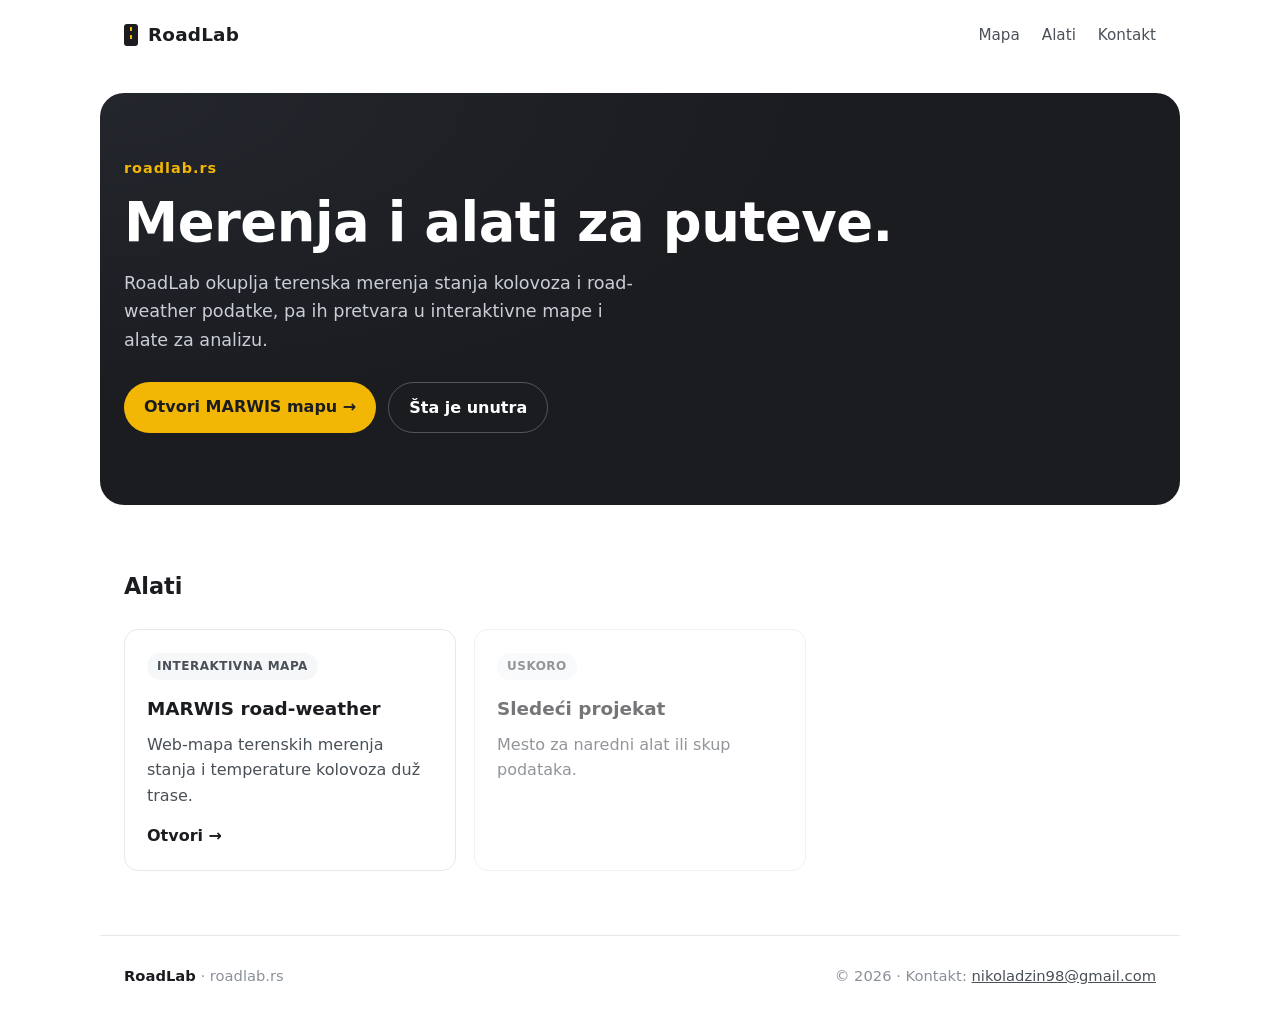
==== index.html @ 0fbc668d "RoadLab homepage: starter landing (static) Plain HTML/CSS landing for roadlab.rs with a MARWIS webma" ====
<!doctype html>
<html lang="sr">
<head>
  <meta charset="utf-8">
  <meta name="viewport" content="width=device-width, initial-scale=1">
  <title>RoadLab — merenja i alati za puteve</title>
  <meta name="description" content="RoadLab — laboratorija za puteve: merenja stanja kolovoza, road-weather podaci i interaktivne mape.">
  <link rel="icon" href="data:image/svg+xml,%3Csvg xmlns='http://www.w3.org/2000/svg' viewBox='0 0 32 32'%3E%3Crect width='32' height='32' rx='6' fill='%231a1c20'/%3E%3Cpath d='M11 4h10l-2 24h-6z' fill='%23262a30'/%3E%3Cpath d='M16 6v3M16 13v3M16 20v3' stroke='%23f2b705' stroke-width='2' stroke-linecap='round'/%3E%3C/svg%3E">
  <link rel="stylesheet" href="style.css">
</head>
<body>

  <!-- ====== EDIT ME: naziv/brend u zaglavlju ====== -->
  <header class="site-header">
    <a class="brand" href="/">
      <span class="brand-mark" aria-hidden="true"></span>
      RoadLab
    </a>
    <nav class="site-nav">
      <a href="/marwis/">Mapa</a>
      <a href="#alati">Alati</a>
      <a href="#kontakt">Kontakt</a>
    </nav>
  </header>

  <main>
    <!-- ====== EDIT ME: hero poruka ====== -->
    <section class="hero">
      <p class="eyebrow">roadlab.rs</p>
      <h1>Merenja i alati za puteve.</h1>
      <p class="lead">
        RoadLab okuplja terenska merenja stanja kolovoza i road-weather podatke,
        pa ih pretvara u interaktivne mape i alate za analizu.
      </p>
      <div class="cta-row">
        <a class="btn btn-primary" href="/marwis/">Otvori MARWIS mapu →</a>
        <a class="btn btn-ghost" href="#alati">Šta je unutra</a>
      </div>
    </section>

    <!-- ====== EDIT ME: kartice alata/projekata ====== -->
    <section id="alati" class="tools">
      <h2>Alati</h2>
      <div class="cards">

        <a class="card" href="/marwis/">
          <span class="card-tag">Interaktivna mapa</span>
          <h3>MARWIS road-weather</h3>
          <p>Web-mapa terenskih merenja stanja i temperature kolovoza duž trase.</p>
          <span class="card-link">Otvori →</span>
        </a>

        <!-- Duplraj ovu karticu za nove alate/projekte -->
        <div class="card card-soon">
          <span class="card-tag">Uskoro</span>
          <h3>Sledeći projekat</h3>
          <p>Mesto za naredni alat ili skup podataka.</p>
        </div>

      </div>
    </section>
  </main>

  <!-- ====== EDIT ME: podnožje/kontakt ====== -->
  <footer id="kontakt" class="site-footer">
    <div>
      <strong>RoadLab</strong>
      <span class="muted">· roadlab.rs</span>
    </div>
    <div class="muted">© <span id="year">2026</span> · Kontakt: <a href="mailto:nikoladzin98@gmail.com">nikoladzin98@gmail.com</a></div>
  </footer>

  <script>document.getElementById('year').textContent = new Date().getFullYear();</script>
</body>
</html>
---- style.css ----
/* RoadLab — starter styles. Plain CSS, no build step. Edit freely. */
:root {
  --ink: #1a1c20;
  --ink-soft: #4a5058;
  --muted: #8a9099;
  --line: #e6e8ec;
  --bg: #ffffff;
  --bg-soft: #f6f7f9;
  --accent: #f2b705;        /* road-marking amber */
  --accent-ink: #1a1c20;
  --asphalt: #1a1c20;
  --radius: 14px;
  --wrap: 1080px;
}

* { box-sizing: border-box; }
html { scroll-behavior: smooth; }
body {
  margin: 0;
  font-family: system-ui, -apple-system, "Segoe UI", Roboto, Arial, sans-serif;
  color: var(--ink);
  background: var(--bg);
  line-height: 1.6;
  -webkit-font-smoothing: antialiased;
}
a { color: inherit; }

/* Header */
.site-header {
  max-width: var(--wrap);
  margin: 0 auto;
  padding: 20px 24px;
  display: flex;
  align-items: center;
  justify-content: space-between;
  gap: 16px;
}
.brand {
  display: inline-flex;
  align-items: center;
  gap: 10px;
  font-weight: 700;
  font-size: 1.15rem;
  letter-spacing: .2px;
  text-decoration: none;
}
.brand-mark {
  width: 14px; height: 22px;
  border-radius: 3px;
  background: var(--asphalt);
  position: relative;
  display: inline-block;
}
.brand-mark::after {
  content: "";
  position: absolute; left: 50%; top: 3px; bottom: 3px;
  width: 2px; transform: translateX(-50%);
  background: repeating-linear-gradient(var(--accent) 0 4px, transparent 4px 8px);
}
.site-nav { display: flex; gap: 22px; font-size: .95rem; }
.site-nav a { color: var(--ink-soft); text-decoration: none; }
.site-nav a:hover { color: var(--ink); }

/* Hero */
.hero {
  max-width: var(--wrap);
  margin: 24px auto 0;
  padding: 64px 24px 72px;
  background: radial-gradient(120% 140% at 0% 0%, #23262c 0%, var(--asphalt) 55%);
  color: #fff;
  border-radius: 24px;
}
.eyebrow {
  margin: 0 0 14px;
  text-transform: lowercase;
  letter-spacing: 1px;
  color: var(--accent);
  font-weight: 600;
  font-size: .9rem;
}
.hero h1 {
  margin: 0 0 16px;
  font-size: clamp(2rem, 5vw, 3.4rem);
  line-height: 1.08;
  letter-spacing: -.5px;
}
.lead {
  margin: 0 0 28px;
  max-width: 46ch;
  color: #c9ced6;
  font-size: 1.1rem;
}
.cta-row { display: flex; flex-wrap: wrap; gap: 12px; }
.btn {
  display: inline-block;
  padding: 12px 20px;
  border-radius: 999px;
  font-weight: 600;
  text-decoration: none;
  transition: transform .08s ease, background .15s ease;
}
.btn:active { transform: translateY(1px); }
.btn-primary { background: var(--accent); color: var(--accent-ink); }
.btn-primary:hover { background: #ffc721; }
.btn-ghost { border: 1px solid rgba(255,255,255,.25); color: #fff; }
.btn-ghost:hover { border-color: rgba(255,255,255,.55); }

/* Tools */
.tools { max-width: var(--wrap); margin: 0 auto; padding: 64px 24px; }
.tools h2 { font-size: 1.4rem; margin: 0 0 24px; }
.cards {
  display: grid;
  grid-template-columns: repeat(auto-fill, minmax(260px, 1fr));
  gap: 18px;
}
.card {
  display: block;
  padding: 22px;
  border: 1px solid var(--line);
  border-radius: var(--radius);
  background: var(--bg);
  text-decoration: none;
  transition: border-color .15s ease, box-shadow .15s ease, transform .08s ease;
}
.card:hover { border-color: #d3d7dd; box-shadow: 0 8px 30px rgba(20,24,30,.07); transform: translateY(-2px); }
.card-tag {
  display: inline-block;
  font-size: .75rem;
  font-weight: 600;
  text-transform: uppercase;
  letter-spacing: .5px;
  color: var(--ink-soft);
  background: var(--bg-soft);
  padding: 4px 10px;
  border-radius: 999px;
}
.card h3 { margin: 14px 0 8px; font-size: 1.15rem; }
.card p { margin: 0 0 14px; color: var(--ink-soft); }
.card-link { font-weight: 600; color: var(--ink); }
.card-soon { opacity: .6; }
.card-soon:hover { transform: none; box-shadow: none; border-color: var(--line); }

/* Footer */
.site-footer {
  max-width: var(--wrap);
  margin: 0 auto;
  padding: 28px 24px 48px;
  border-top: 1px solid var(--line);
  display: flex;
  flex-wrap: wrap;
  gap: 10px;
  justify-content: space-between;
  align-items: center;
  font-size: .92rem;
}
.muted { color: var(--muted); }
.site-footer a { color: var(--ink-soft); }

@media (max-width: 640px) {
  .site-nav { display: none; }
  .hero { padding: 48px 20px 52px; border-radius: 18px; }
}
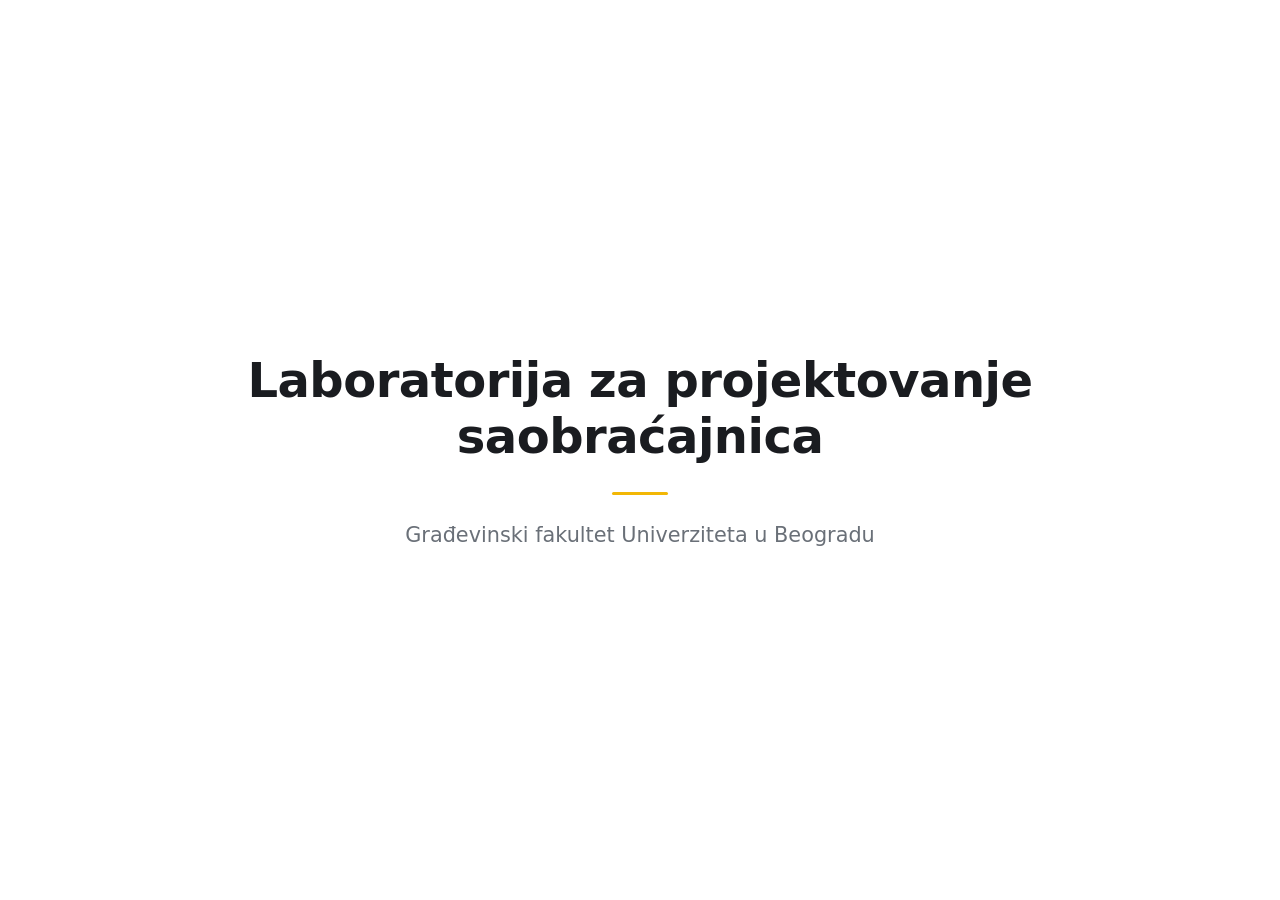
==== commit b6c7fc28: "Minimal landing: lab name + faculty, nothing else Co-Authored-By: Claude Opus 4.8 <noreply@anthropic" ====
--- a/index.html
+++ b/index.html
@@ -3,73 +3,16 @@
 <head>
   <meta charset="utf-8">
   <meta name="viewport" content="width=device-width, initial-scale=1">
-  <title>RoadLab — merenja i alati za puteve</title>
-  <meta name="description" content="RoadLab — laboratorija za puteve: merenja stanja kolovoza, road-weather podaci i interaktivne mape.">
-  <link rel="icon" href="data:image/svg+xml,%3Csvg xmlns='http://www.w3.org/2000/svg' viewBox='0 0 32 32'%3E%3Crect width='32' height='32' rx='6' fill='%231a1c20'/%3E%3Cpath d='M11 4h10l-2 24h-6z' fill='%23262a30'/%3E%3Cpath d='M16 6v3M16 13v3M16 20v3' stroke='%23f2b705' stroke-width='2' stroke-linecap='round'/%3E%3C/svg%3E">
+  <title>Laboratorija za projektovanje saobraćajnica</title>
+  <meta name="description" content="Laboratorija za projektovanje saobraćajnica — Građevinski fakultet Univerziteta u Beogradu.">
+  <link rel="icon" href="data:image/svg+xml,%3Csvg xmlns='http://www.w3.org/2000/svg' viewBox='0 0 32 32'%3E%3Crect width='32' height='32' rx='6' fill='%231a1c20'/%3E%3Cpath d='M16 6v3M16 13v3M16 20v3' stroke='%23f2b705' stroke-width='2' stroke-linecap='round'/%3E%3C/svg%3E">
   <link rel="stylesheet" href="style.css">
 </head>
 <body>
-
-  <!-- ====== EDIT ME: naziv/brend u zaglavlju ====== -->
-  <header class="site-header">
-    <a class="brand" href="/">
-      <span class="brand-mark" aria-hidden="true"></span>
-      RoadLab
-    </a>
-    <nav class="site-nav">
-      <a href="/marwis/">Mapa</a>
-      <a href="#alati">Alati</a>
-      <a href="#kontakt">Kontakt</a>
-    </nav>
-  </header>
-
-  <main>
-    <!-- ====== EDIT ME: hero poruka ====== -->
-    <section class="hero">
-      <p class="eyebrow">roadlab.rs</p>
-      <h1>Merenja i alati za puteve.</h1>
-      <p class="lead">
-        RoadLab okuplja terenska merenja stanja kolovoza i road-weather podatke,
-        pa ih pretvara u interaktivne mape i alate za analizu.
-      </p>
-      <div class="cta-row">
-        <a class="btn btn-primary" href="/marwis/">Otvori MARWIS mapu →</a>
-        <a class="btn btn-ghost" href="#alati">Šta je unutra</a>
-      </div>
-    </section>
-
-    <!-- ====== EDIT ME: kartice alata/projekata ====== -->
-    <section id="alati" class="tools">
-      <h2>Alati</h2>
-      <div class="cards">
-
-        <a class="card" href="/marwis/">
-          <span class="card-tag">Interaktivna mapa</span>
-          <h3>MARWIS road-weather</h3>
-          <p>Web-mapa terenskih merenja stanja i temperature kolovoza duž trase.</p>
-          <span class="card-link">Otvori →</span>
-        </a>
-
-        <!-- Duplraj ovu karticu za nove alate/projekte -->
-        <div class="card card-soon">
-          <span class="card-tag">Uskoro</span>
-          <h3>Sledeći projekat</h3>
-          <p>Mesto za naredni alat ili skup podataka.</p>
-        </div>
-
-      </div>
-    </section>
+  <main class="wrap">
+    <h1>Laboratorija za projektovanje saobraćajnica</h1>
+    <span class="rule" aria-hidden="true"></span>
+    <p class="sub">Građevinski fakultet Univerziteta u Beogradu</p>
   </main>
-
-  <!-- ====== EDIT ME: podnožje/kontakt ====== -->
-  <footer id="kontakt" class="site-footer">
-    <div>
-      <strong>RoadLab</strong>
-      <span class="muted">· roadlab.rs</span>
-    </div>
-    <div class="muted">© <span id="year">2026</span> · Kontakt: <a href="mailto:nikoladzin98@gmail.com">nikoladzin98@gmail.com</a></div>
-  </footer>
-
-  <script>document.getElementById('year').textContent = new Date().getFullYear();</script>
 </body>
 </html>
--- a/style.css
+++ b/style.css
@@ -1,162 +1,39 @@
-/* RoadLab — starter styles. Plain CSS, no build step. Edit freely. */
-:root {
-  --ink: #1a1c20;
-  --ink-soft: #4a5058;
-  --muted: #8a9099;
-  --line: #e6e8ec;
-  --bg: #ffffff;
-  --bg-soft: #f6f7f9;
-  --accent: #f2b705;        /* road-marking amber */
-  --accent-ink: #1a1c20;
-  --asphalt: #1a1c20;
-  --radius: 14px;
-  --wrap: 1080px;
+/* RoadLab — minimal centered landing. Plain CSS, no build step. */
+* { box-sizing: border-box; }
+html, body { height: 100%; margin: 0; }
+
+body {
+  font-family: system-ui, -apple-system, "Segoe UI", Roboto, Arial, sans-serif;
+  color: #1a1c20;
+  background: #ffffff;
+  display: grid;
+  place-items: center;
+  padding: 24px;
+  text-align: center;
+  -webkit-font-smoothing: antialiased;
 }
 
-* { box-sizing: border-box; }
-html { scroll-behavior: smooth; }
-body {
+.wrap { max-width: 820px; }
+
+h1 {
   margin: 0;
-  font-family: system-ui, -apple-system, "Segoe UI", Roboto, Arial, sans-serif;
-  color: var(--ink);
-  background: var(--bg);
-  line-height: 1.6;
-  -webkit-font-smoothing: antialiased;
+  font-size: clamp(1.7rem, 5vw, 3rem);
+  font-weight: 700;
+  letter-spacing: -.5px;
+  line-height: 1.15;
 }
-a { color: inherit; }
 
-/* Header */
-.site-header {
-  max-width: var(--wrap);
-  margin: 0 auto;
-  padding: 20px 24px;
-  display: flex;
-  align-items: center;
-  justify-content: space-between;
-  gap: 16px;
+.rule {
+  display: block;
+  width: 56px;
+  height: 3px;
+  margin: 28px auto;
+  border-radius: 2px;
+  background: #f2b705;        /* road-marking amber */
 }
-.brand {
-  display: inline-flex;
-  align-items: center;
-  gap: 10px;
-  font-weight: 700;
-  font-size: 1.15rem;
-  letter-spacing: .2px;
-  text-decoration: none;
+
+.sub {
+  margin: 0;
+  font-size: clamp(1rem, 2.5vw, 1.3rem);
+  color: #6a7078;
 }
-.brand-mark {
-  width: 14px; height: 22px;
-  border-radius: 3px;
-  background: var(--asphalt);
-  position: relative;
-  display: inline-block;
-}
-.brand-mark::after {
-  content: "";
-  position: absolute; left: 50%; top: 3px; bottom: 3px;
-  width: 2px; transform: translateX(-50%);
-  background: repeating-linear-gradient(var(--accent) 0 4px, transparent 4px 8px);
-}
-.site-nav { display: flex; gap: 22px; font-size: .95rem; }
-.site-nav a { color: var(--ink-soft); text-decoration: none; }
-.site-nav a:hover { color: var(--ink); }
-
-/* Hero */
-.hero {
-  max-width: var(--wrap);
-  margin: 24px auto 0;
-  padding: 64px 24px 72px;
-  background: radial-gradient(120% 140% at 0% 0%, #23262c 0%, var(--asphalt) 55%);
-  color: #fff;
-  border-radius: 24px;
-}
-.eyebrow {
-  margin: 0 0 14px;
-  text-transform: lowercase;
-  letter-spacing: 1px;
-  color: var(--accent);
-  font-weight: 600;
-  font-size: .9rem;
-}
-.hero h1 {
-  margin: 0 0 16px;
-  font-size: clamp(2rem, 5vw, 3.4rem);
-  line-height: 1.08;
-  letter-spacing: -.5px;
-}
-.lead {
-  margin: 0 0 28px;
-  max-width: 46ch;
-  color: #c9ced6;
-  font-size: 1.1rem;
-}
-.cta-row { display: flex; flex-wrap: wrap; gap: 12px; }
-.btn {
-  display: inline-block;
-  padding: 12px 20px;
-  border-radius: 999px;
-  font-weight: 600;
-  text-decoration: none;
-  transition: transform .08s ease, background .15s ease;
-}
-.btn:active { transform: translateY(1px); }
-.btn-primary { background: var(--accent); color: var(--accent-ink); }
-.btn-primary:hover { background: #ffc721; }
-.btn-ghost { border: 1px solid rgba(255,255,255,.25); color: #fff; }
-.btn-ghost:hover { border-color: rgba(255,255,255,.55); }
-
-/* Tools */
-.tools { max-width: var(--wrap); margin: 0 auto; padding: 64px 24px; }
-.tools h2 { font-size: 1.4rem; margin: 0 0 24px; }
-.cards {
-  display: grid;
-  grid-template-columns: repeat(auto-fill, minmax(260px, 1fr));
-  gap: 18px;
-}
-.card {
-  display: block;
-  padding: 22px;
-  border: 1px solid var(--line);
-  border-radius: var(--radius);
-  background: var(--bg);
-  text-decoration: none;
-  transition: border-color .15s ease, box-shadow .15s ease, transform .08s ease;
-}
-.card:hover { border-color: #d3d7dd; box-shadow: 0 8px 30px rgba(20,24,30,.07); transform: translateY(-2px); }
-.card-tag {
-  display: inline-block;
-  font-size: .75rem;
-  font-weight: 600;
-  text-transform: uppercase;
-  letter-spacing: .5px;
-  color: var(--ink-soft);
-  background: var(--bg-soft);
-  padding: 4px 10px;
-  border-radius: 999px;
-}
-.card h3 { margin: 14px 0 8px; font-size: 1.15rem; }
-.card p { margin: 0 0 14px; color: var(--ink-soft); }
-.card-link { font-weight: 600; color: var(--ink); }
-.card-soon { opacity: .6; }
-.card-soon:hover { transform: none; box-shadow: none; border-color: var(--line); }
-
-/* Footer */
-.site-footer {
-  max-width: var(--wrap);
-  margin: 0 auto;
-  padding: 28px 24px 48px;
-  border-top: 1px solid var(--line);
-  display: flex;
-  flex-wrap: wrap;
-  gap: 10px;
-  justify-content: space-between;
-  align-items: center;
-  font-size: .92rem;
-}
-.muted { color: var(--muted); }
-.site-footer a { color: var(--ink-soft); }
-
-@media (max-width: 640px) {
-  .site-nav { display: none; }
-  .hero { padding: 48px 20px 52px; border-radius: 18px; }
-}
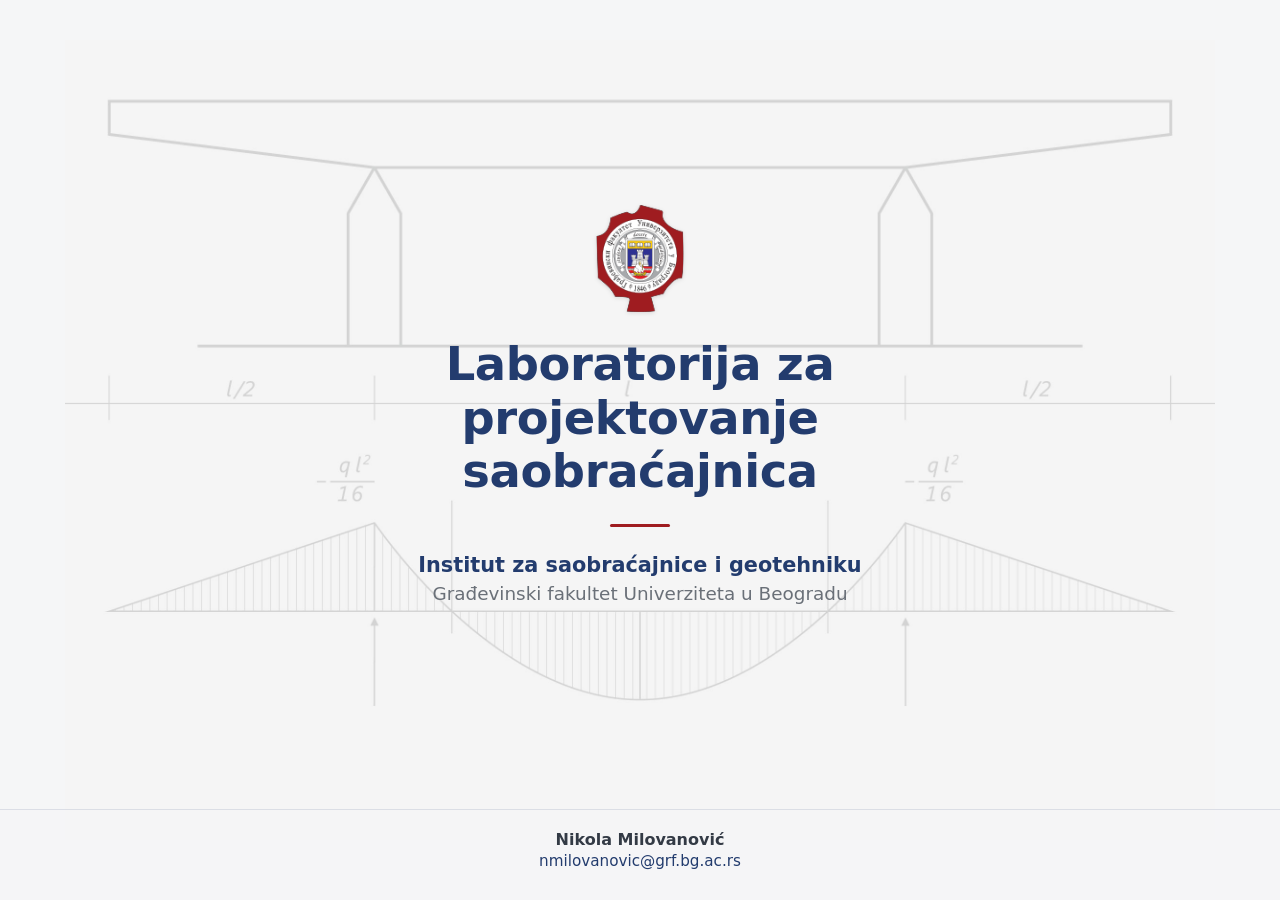
==== commit d4f6309e: "Landing: faculty grb, GRF color scheme, institute + author byline Add coat of arms (grb.png), navy #" ====
--- a/index.html
+++ b/index.html
@@ -4,15 +4,23 @@
   <meta charset="utf-8">
   <meta name="viewport" content="width=device-width, initial-scale=1">
   <title>Laboratorija za projektovanje saobraćajnica</title>
-  <meta name="description" content="Laboratorija za projektovanje saobraćajnica — Građevinski fakultet Univerziteta u Beogradu.">
-  <link rel="icon" href="data:image/svg+xml,%3Csvg xmlns='http://www.w3.org/2000/svg' viewBox='0 0 32 32'%3E%3Crect width='32' height='32' rx='6' fill='%231a1c20'/%3E%3Cpath d='M16 6v3M16 13v3M16 20v3' stroke='%23f2b705' stroke-width='2' stroke-linecap='round'/%3E%3C/svg%3E">
+  <meta name="description" content="Laboratorija za projektovanje saobraćajnica — Institut za saobraćajnice i geotehniku, Građevinski fakultet Univerziteta u Beogradu.">
+  <link rel="icon" href="grb.png">
   <link rel="stylesheet" href="style.css">
 </head>
 <body>
   <main class="wrap">
+    <img class="grb" src="grb.png" width="88" height="108"
+         alt="Grb Građevinskog fakulteta Univerziteta u Beogradu">
     <h1>Laboratorija za projektovanje saobraćajnica</h1>
     <span class="rule" aria-hidden="true"></span>
-    <p class="sub">Građevinski fakultet Univerziteta u Beogradu</p>
+    <p class="inst">Institut za saobraćajnice i geotehniku</p>
+    <p class="fac">Građevinski fakultet Univerziteta u Beogradu</p>
   </main>
+
+  <footer class="byline">
+    <span class="name">Nikola Milovanović</span>
+    <a href="mailto:nmilovanovic@grf.bg.ac.rs">nmilovanovic@grf.bg.ac.rs</a>
+  </footer>
 </body>
 </html>
--- a/style.css
+++ b/style.css
@@ -1,39 +1,97 @@
-/* RoadLab — minimal centered landing. Plain CSS, no build step. */
+/* RoadLab — landing. Colors from the official GRF site (web1.grf.bg.ac.rs):
+   navy #233c6e (primary), crimson #9f1c20 (accent). Background = the faculty
+   site's faint structural diagram. Plain CSS, no build step. */
+:root {
+  --navy: #233c6e;
+  --crimson: #9f1c20;
+  --ink: #333a45;
+  --muted: #6a7078;
+  --paper: #f5f6f7;
+}
+
 * { box-sizing: border-box; }
 html, body { height: 100%; margin: 0; }
 
 body {
   font-family: system-ui, -apple-system, "Segoe UI", Roboto, Arial, sans-serif;
-  color: #1a1c20;
-  background: #ffffff;
-  display: grid;
-  place-items: center;
-  padding: 24px;
-  text-align: center;
+  color: var(--ink);
+  background-color: var(--paper);
+  background-image: url("background.jpg");
+  background-repeat: no-repeat;
+  background-position: center 40%;
+  background-size: min(1150px, 94vw);
+  min-height: 100vh;
+  display: flex;
+  flex-direction: column;
   -webkit-font-smoothing: antialiased;
 }
 
-.wrap { max-width: 820px; }
+.wrap {
+  flex: 1;
+  display: flex;
+  flex-direction: column;
+  align-items: center;
+  justify-content: center;
+  text-align: center;
+  padding: 48px 24px;
+}
+
+.grb {
+  width: 88px;
+  height: auto;
+  margin-bottom: 26px;
+  filter: drop-shadow(0 1px 2px rgba(0, 0, 0, .12));
+}
 
 h1 {
   margin: 0;
-  font-size: clamp(1.7rem, 5vw, 3rem);
+  max-width: 16ch;
+  color: var(--navy);
+  font-size: clamp(1.7rem, 4.6vw, 2.9rem);
   font-weight: 700;
-  letter-spacing: -.5px;
+  letter-spacing: -.4px;
   line-height: 1.15;
 }
 
 .rule {
   display: block;
-  width: 56px;
+  width: 60px;
   height: 3px;
-  margin: 28px auto;
+  margin: 26px auto;
   border-radius: 2px;
-  background: #f2b705;        /* road-marking amber */
+  background: var(--crimson);
 }
 
-.sub {
+.inst {
+  margin: 0 0 6px;
+  color: var(--navy);
+  font-weight: 600;
+  font-size: clamp(1rem, 2.4vw, 1.3rem);
+}
+
+.fac {
   margin: 0;
-  font-size: clamp(1rem, 2.5vw, 1.3rem);
-  color: #6a7078;
+  color: var(--muted);
+  font-size: clamp(.95rem, 2.2vw, 1.15rem);
 }
+
+.byline {
+  padding: 20px 24px 30px;
+  text-align: center;
+  border-top: 1px solid rgba(35, 60, 110, .12);
+  background: rgba(245, 246, 247, .72);
+}
+
+.byline .name {
+  display: block;
+  color: var(--ink);
+  font-weight: 600;
+  margin-bottom: 2px;
+}
+
+.byline a {
+  color: var(--navy);
+  text-decoration: none;
+  font-size: .95rem;
+}
+.byline a:hover { color: var(--crimson); text-decoration: underline; }
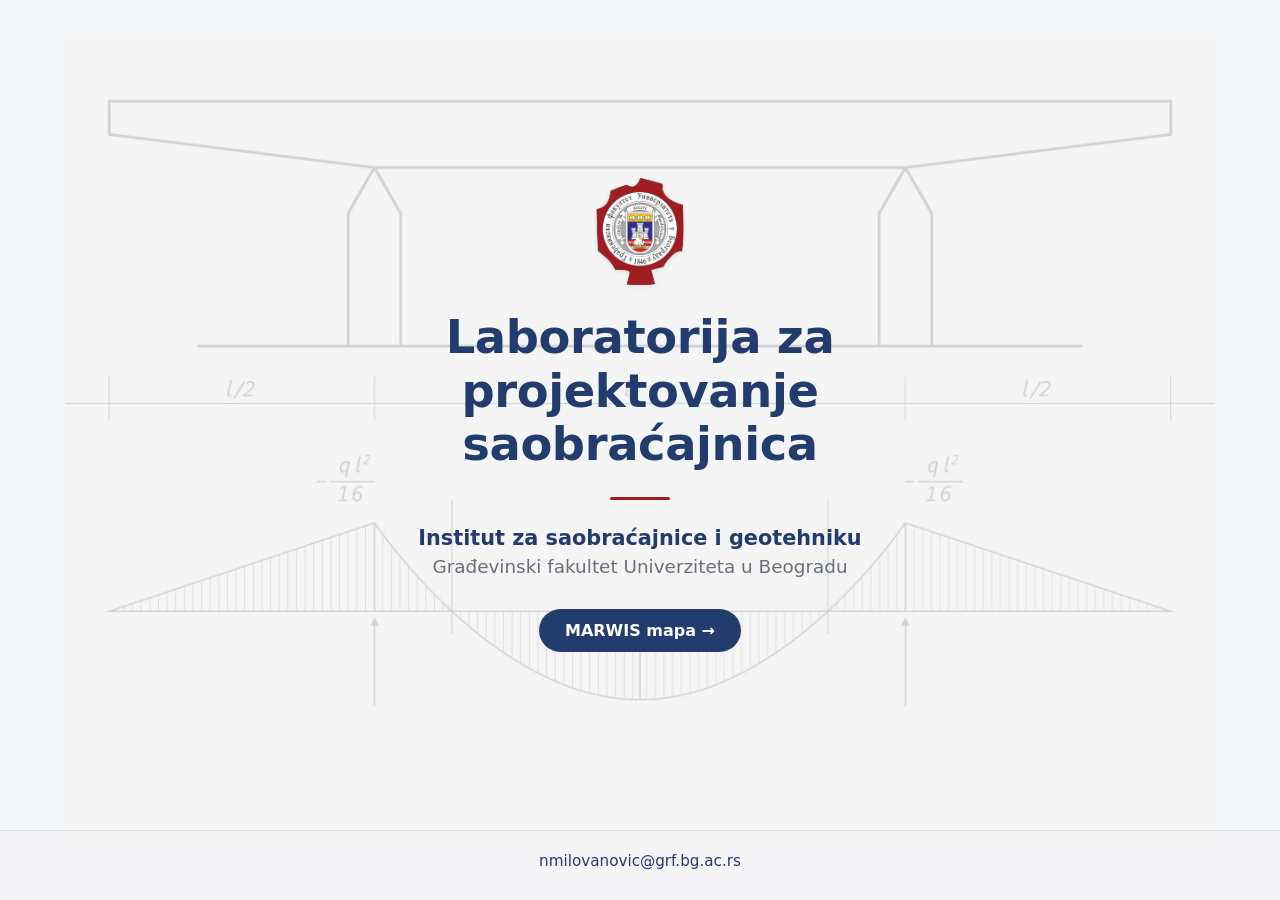
==== commit 2b27a788: "Landing: email-only byline + MARWIS button Drop the name from the footer (email only) and add a navy" ====
--- a/index.html
+++ b/index.html
@@ -16,10 +16,10 @@
     <span class="rule" aria-hidden="true"></span>
     <p class="inst">Institut za saobraćajnice i geotehniku</p>
     <p class="fac">Građevinski fakultet Univerziteta u Beogradu</p>
+    <a class="btn" href="/marwis/">MARWIS mapa →</a>
   </main>
 
   <footer class="byline">
-    <span class="name">Nikola Milovanović</span>
     <a href="mailto:nmilovanovic@grf.bg.ac.rs">nmilovanovic@grf.bg.ac.rs</a>
   </footer>
 </body>
--- a/style.css
+++ b/style.css
@@ -75,18 +75,26 @@
   font-size: clamp(.95rem, 2.2vw, 1.15rem);
 }
 
+.btn {
+  display: inline-block;
+  margin-top: 32px;
+  padding: 12px 26px;
+  border-radius: 999px;
+  background: var(--navy);
+  color: #fff;
+  font-weight: 600;
+  font-size: 1rem;
+  text-decoration: none;
+  transition: background .15s ease, transform .08s ease;
+}
+.btn:hover { background: var(--crimson); }
+.btn:active { transform: translateY(1px); }
+
 .byline {
   padding: 20px 24px 30px;
   text-align: center;
   border-top: 1px solid rgba(35, 60, 110, .12);
   background: rgba(245, 246, 247, .72);
-}
-
-.byline .name {
-  display: block;
-  color: var(--ink);
-  font-weight: 600;
-  margin-bottom: 2px;
 }
 
 .byline a {
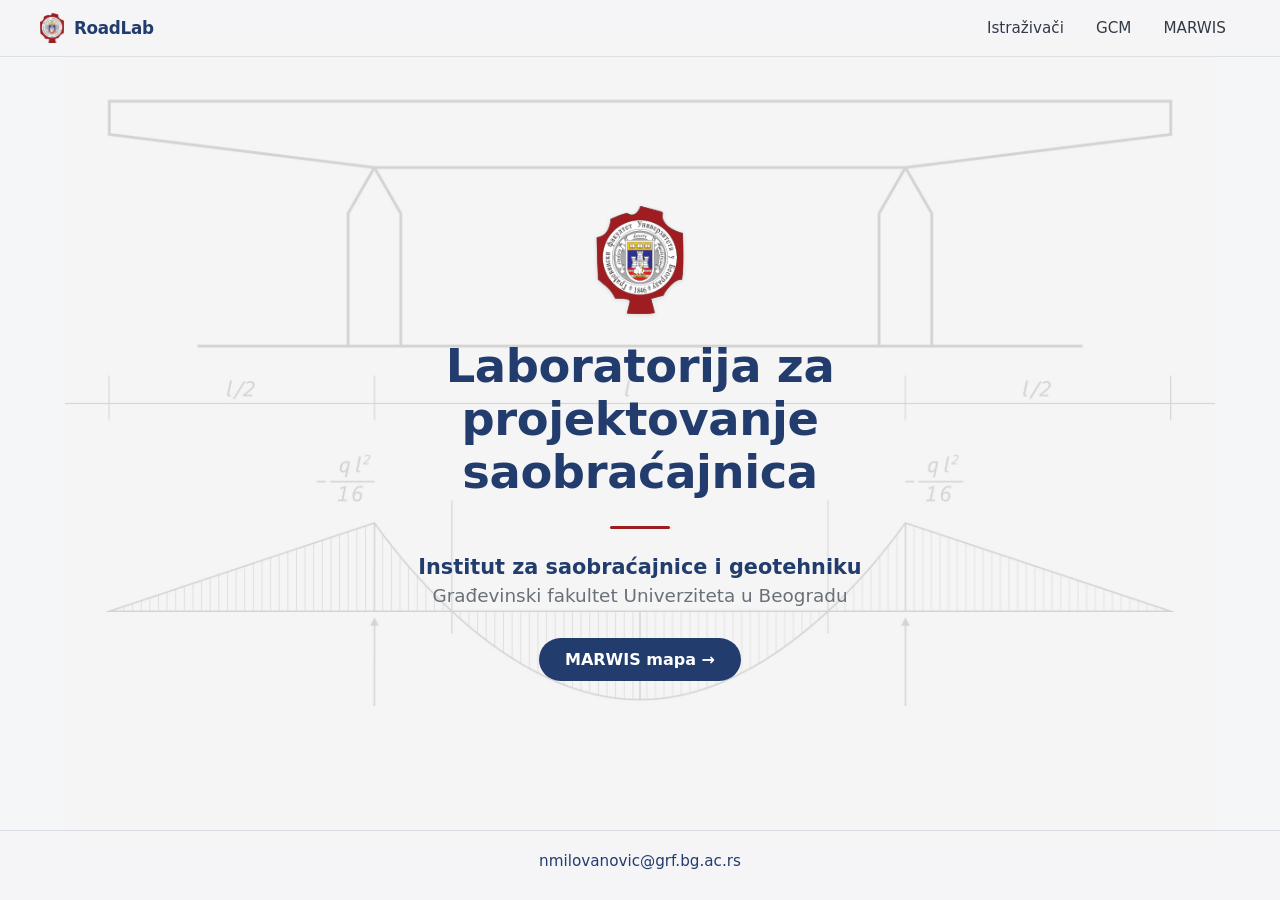
==== commit 41bab0a7: "Add Istraživači and GCM pages + shared nav - GCM page hosts GCM D downloads for AutoCAD 2019–2026 (t" ====
--- a/index.html
+++ b/index.html
@@ -9,6 +9,18 @@
   <link rel="stylesheet" href="style.css">
 </head>
 <body>
+  <nav class="nav">
+    <a class="nav-brand" href="/">
+      <img src="/grb.png" alt="" aria-hidden="true">
+      RoadLab
+    </a>
+    <div class="nav-links">
+      <a href="/istrazivaci/">Istraživači</a>
+      <a href="/gcm/">GCM</a>
+      <a href="/marwis/">MARWIS</a>
+    </div>
+  </nav>
+
   <main class="wrap">
     <img class="grb" src="grb.png" width="88" height="108"
          alt="Grb Građevinskog fakulteta Univerziteta u Beogradu">
--- a/style.css
+++ b/style.css
@@ -103,3 +103,192 @@
   font-size: .95rem;
 }
 .byline a:hover { color: var(--crimson); text-decoration: underline; }
+
+/* ---- Navigation (all pages) --------------------------------------------- */
+.nav {
+  display: flex;
+  align-items: center;
+  justify-content: space-between;
+  gap: 16px;
+  padding: 12px clamp(16px, 4vw, 40px);
+  background: rgba(245, 246, 247, .9);
+  -webkit-backdrop-filter: blur(6px);
+  backdrop-filter: blur(6px);
+  border-bottom: 1px solid rgba(35, 60, 110, .12);
+  position: sticky;
+  top: 0;
+  z-index: 10;
+}
+.nav-brand {
+  display: flex;
+  align-items: center;
+  gap: 10px;
+  color: var(--navy);
+  font-weight: 700;
+  font-size: 1.05rem;
+  letter-spacing: -.3px;
+  text-decoration: none;
+}
+.nav-brand img { width: 24px; height: auto; }
+.nav-links {
+  display: flex;
+  gap: 4px;
+  flex-wrap: wrap;
+}
+.nav-links a {
+  color: var(--ink);
+  text-decoration: none;
+  padding: 7px 14px;
+  border-radius: 999px;
+  font-size: .95rem;
+  font-weight: 500;
+  transition: background .15s ease, color .15s ease;
+}
+.nav-links a:hover { background: rgba(35, 60, 110, .08); color: var(--navy); }
+.nav-links a.active { background: var(--navy); color: #fff; }
+
+/* ---- Interior pages ----------------------------------------------------- */
+body.sub { background-image: none; }
+
+.page {
+  flex: 1;
+  width: 100%;
+  max-width: 1040px;
+  margin: 0 auto;
+  padding: clamp(32px, 6vw, 60px) clamp(20px, 4vw, 40px) 60px;
+}
+
+.page-head {
+  text-align: center;
+  margin-bottom: clamp(28px, 5vw, 48px);
+}
+.page-title {
+  margin: 0;
+  color: var(--navy);
+  font-size: clamp(1.6rem, 4.2vw, 2.5rem);
+  font-weight: 700;
+  letter-spacing: -.4px;
+}
+.page-head .rule { margin: 18px auto; }
+.page-sub {
+  margin: 0;
+  color: var(--muted);
+  font-size: clamp(.95rem, 2.2vw, 1.1rem);
+}
+
+/* ---- Researcher cards --------------------------------------------------- */
+.team {
+  display: grid;
+  grid-template-columns: repeat(auto-fill, minmax(258px, 1fr));
+  gap: 20px;
+}
+.card {
+  background: #fff;
+  border: 1px solid rgba(35, 60, 110, .1);
+  border-radius: 14px;
+  padding: 26px 22px;
+  text-align: center;
+  box-shadow: 0 1px 3px rgba(0, 0, 0, .04);
+  transition: transform .12s ease, box-shadow .12s ease;
+}
+.card:hover {
+  transform: translateY(-2px);
+  box-shadow: 0 6px 18px rgba(35, 60, 110, .1);
+}
+.avatar {
+  width: 84px;
+  height: 84px;
+  border-radius: 50%;
+  margin: 0 auto 16px;
+  display: grid;
+  place-items: center;
+  background: var(--navy);
+  color: #fff;
+  font-size: 1.6rem;
+  font-weight: 700;
+  letter-spacing: .5px;
+  object-fit: cover;
+  overflow: hidden;
+}
+.card h3 { margin: 0 0 3px; color: var(--navy); font-size: 1.12rem; }
+.card .role {
+  margin: 0 0 12px;
+  color: var(--crimson);
+  font-size: .82rem;
+  font-weight: 600;
+  text-transform: uppercase;
+  letter-spacing: .4px;
+}
+.card .bio {
+  margin: 0 0 14px;
+  color: var(--muted);
+  font-size: .92rem;
+  line-height: 1.55;
+}
+.card .contact {
+  color: var(--navy);
+  text-decoration: none;
+  font-size: .86rem;
+  font-weight: 500;
+}
+.card .contact:hover { color: var(--crimson); text-decoration: underline; }
+
+/* ---- GCM download page -------------------------------------------------- */
+.prose { max-width: 720px; margin: 0 auto; }
+.prose p {
+  margin: 0 0 16px;
+  color: var(--ink);
+  font-size: 1.02rem;
+  line-height: 1.65;
+}
+
+.downloads {
+  max-width: 660px;
+  margin: 32px auto 0;
+  display: flex;
+  flex-direction: column;
+  gap: 16px;
+}
+.downloads .download-card { margin: 0; }
+
+.download-card {
+  max-width: 660px;
+  margin: 32px auto 0;
+  background: #fff;
+  border: 1px solid rgba(35, 60, 110, .12);
+  border-radius: 16px;
+  padding: 26px 28px;
+  display: flex;
+  align-items: center;
+  gap: 22px;
+  flex-wrap: wrap;
+  box-shadow: 0 1px 3px rgba(0, 0, 0, .04);
+}
+.dl-meta { flex: 1; min-width: 200px; }
+.dl-meta h3 { margin: 0 0 5px; color: var(--navy); font-size: 1.18rem; }
+.dl-meta .v { color: var(--muted); font-size: .9rem; }
+.download-card .btn { margin-top: 0; }
+
+.reqs {
+  max-width: 660px;
+  margin: 26px auto 0;
+  padding: 22px 26px;
+  background: rgba(35, 60, 110, .04);
+  border: 1px solid rgba(35, 60, 110, .1);
+  border-radius: 14px;
+}
+.reqs h2 {
+  margin: 0 0 12px;
+  color: var(--navy);
+  font-size: 1.05rem;
+}
+.reqs ul { margin: 0; padding-left: 20px; color: var(--ink); line-height: 1.7; }
+.reqs li { font-size: .96rem; }
+
+.note {
+  max-width: 660px;
+  margin: 18px auto 0;
+  text-align: center;
+  color: var(--muted);
+  font-size: .88rem;
+}
